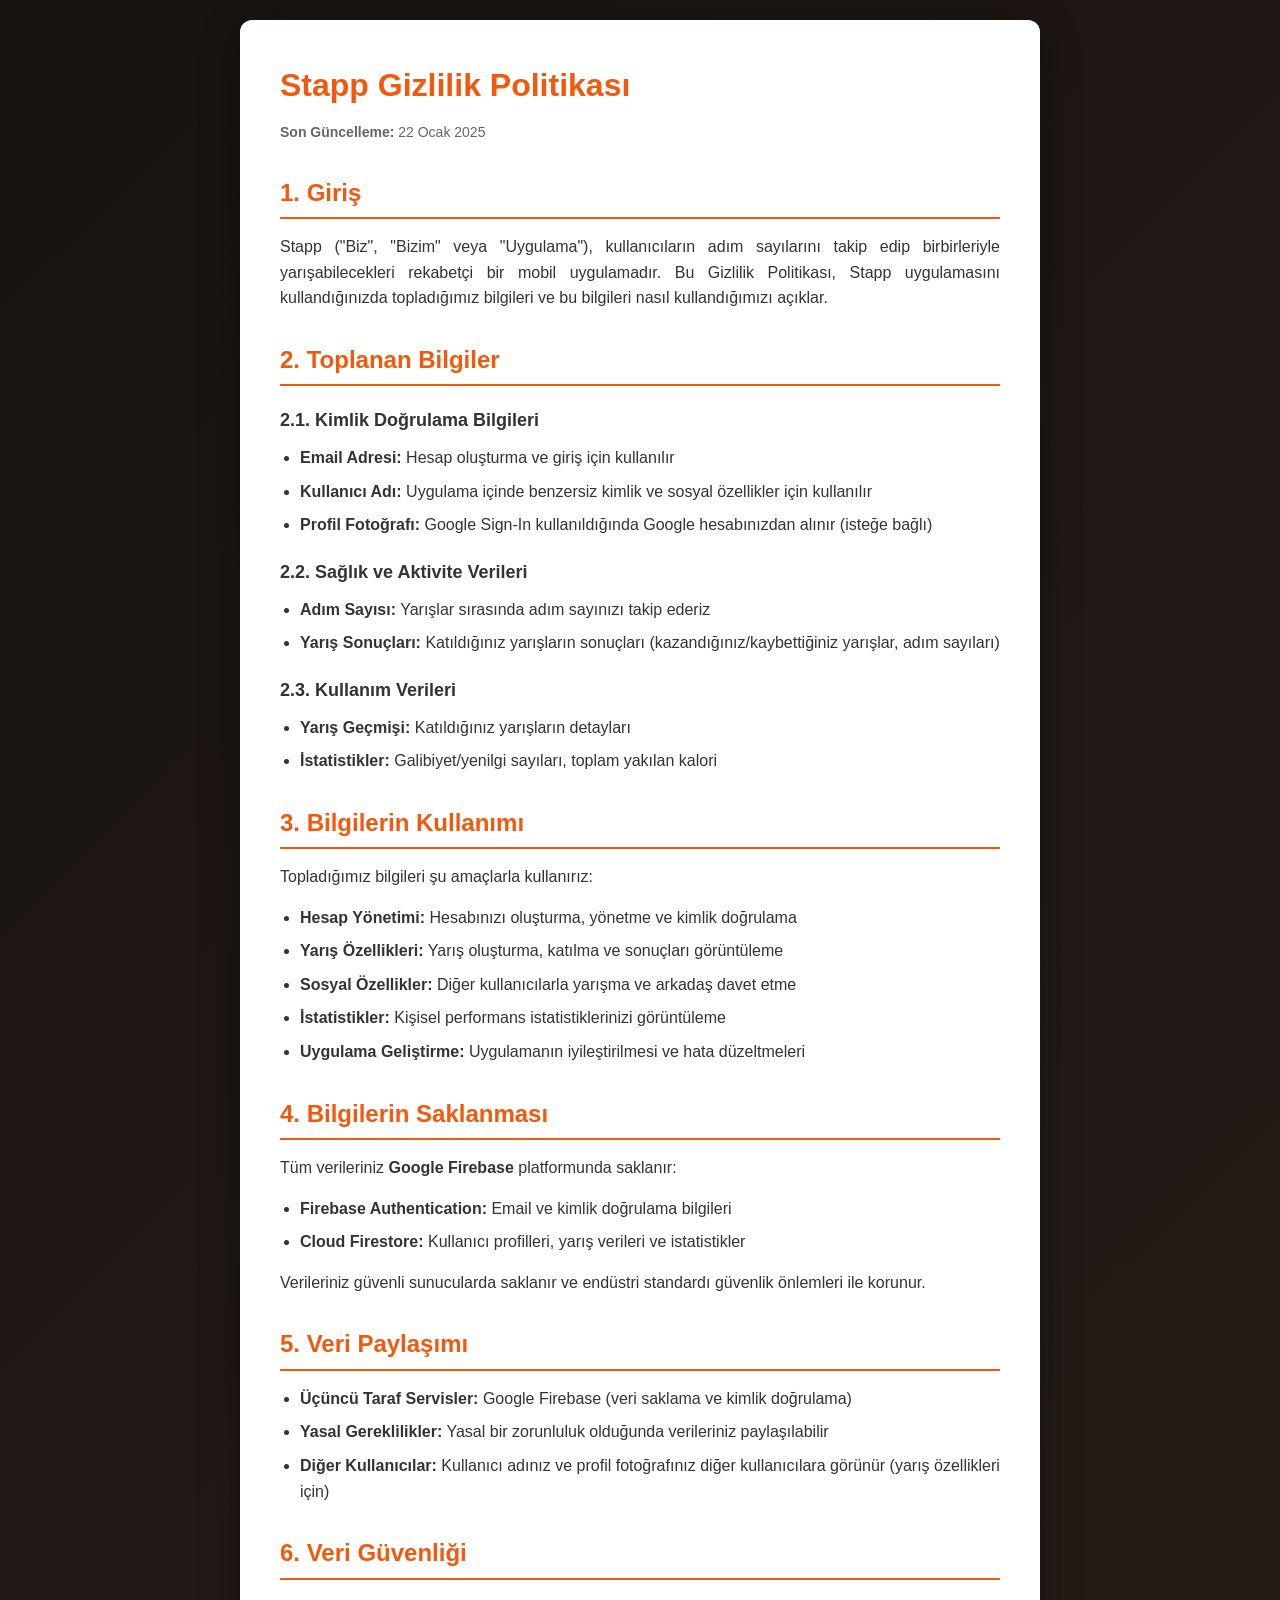
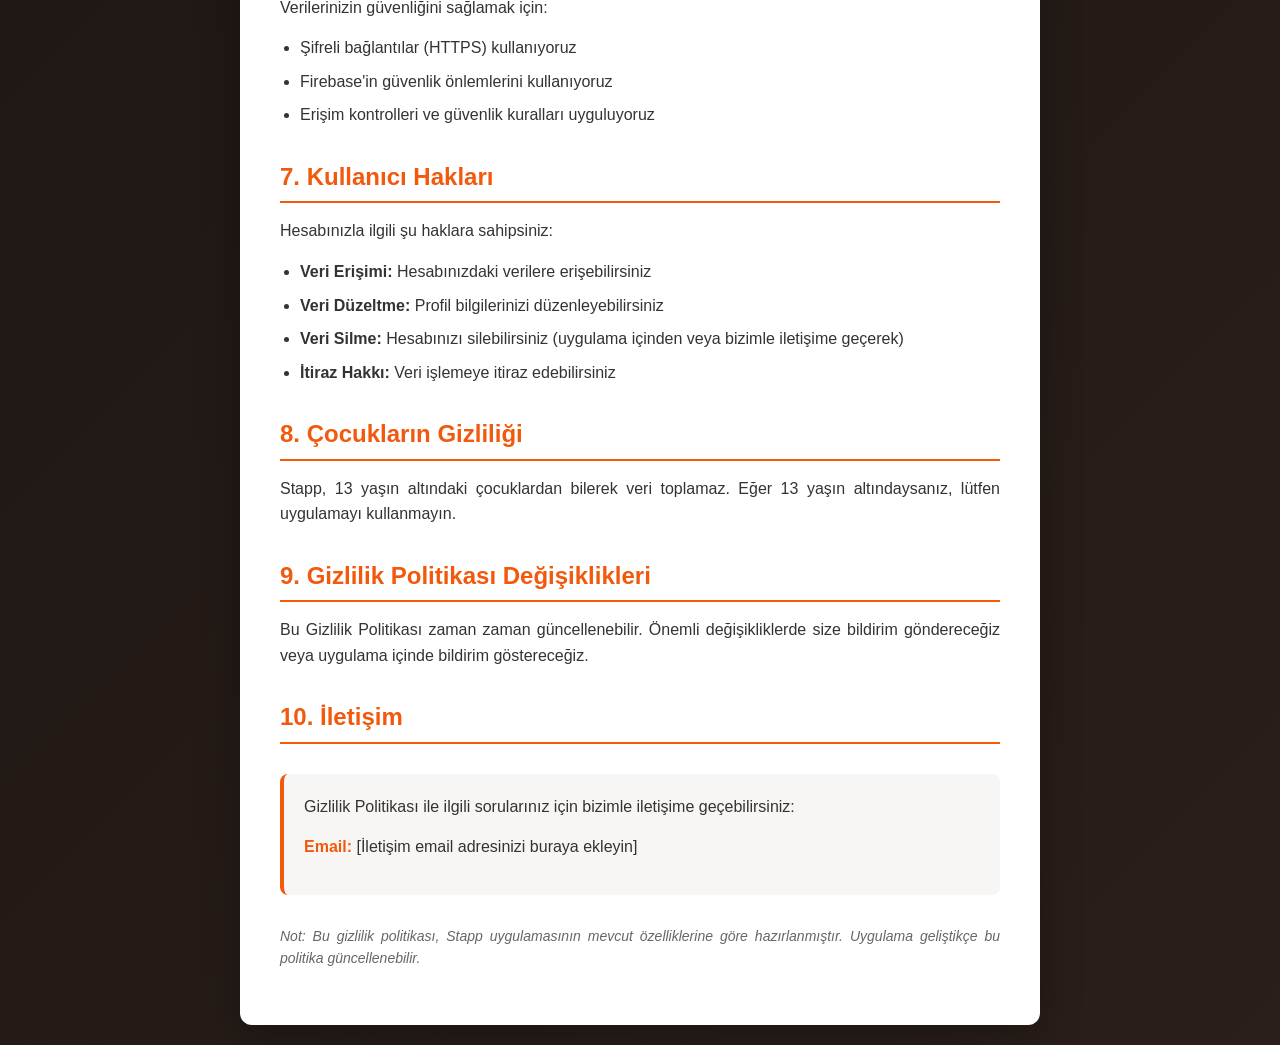
==== index.html @ 9dbafa0e "second commit" ====
<!DOCTYPE html>
<html lang="tr">
<head>
    <meta charset="UTF-8">
    <meta name="viewport" content="width=device-width, initial-scale=1.0">
    <title>Stapp - Gizlilik Politikası</title>
    <style>
        * {
            margin: 0;
            padding: 0;
            box-sizing: border-box;
        }
        
        body {
            font-family: -apple-system, BlinkMacSystemFont, 'Segoe UI', Roboto, Oxygen, Ubuntu, Cantarell, sans-serif;
            line-height: 1.6;
            color: #333;
            background: linear-gradient(135deg, #181311 0%, #2a1f1a 100%);
            padding: 20px;
            min-height: 100vh;
        }
        
        .container {
            max-width: 800px;
            margin: 0 auto;
            background: white;
            padding: 40px;
            border-radius: 12px;
            box-shadow: 0 10px 40px rgba(0, 0, 0, 0.3);
        }
        
        h1 {
            color: #f2590d;
            margin-bottom: 10px;
            font-size: 32px;
        }
        
        .last-updated {
            color: #666;
            font-size: 14px;
            margin-bottom: 30px;
        }
        
        h2 {
            color: #f2590d;
            margin-top: 30px;
            margin-bottom: 15px;
            font-size: 24px;
            border-bottom: 2px solid #f2590d;
            padding-bottom: 5px;
        }
        
        h3 {
            color: #333;
            margin-top: 20px;
            margin-bottom: 10px;
            font-size: 18px;
        }
        
        p {
            margin-bottom: 15px;
            text-align: justify;
        }
        
        ul {
            margin-left: 20px;
            margin-bottom: 15px;
        }
        
        li {
            margin-bottom: 8px;
        }
        
        .contact {
            background: #f8f6f5;
            padding: 20px;
            border-radius: 8px;
            margin-top: 30px;
            border-left: 4px solid #f2590d;
        }
        
        .contact strong {
            color: #f2590d;
        }
        
        @media (max-width: 600px) {
            .container {
                padding: 20px;
            }
            
            h1 {
                font-size: 24px;
            }
            
            h2 {
                font-size: 20px;
            }
        }
    </style>
</head>
<body>
    <div class="container">
        <h1>Stapp Gizlilik Politikası</h1>
        <p class="last-updated"><strong>Son Güncelleme:</strong> 22 Ocak 2025</p>
        
        <h2>1. Giriş</h2>
        <p>Stapp ("Biz", "Bizim" veya "Uygulama"), kullanıcıların adım sayılarını takip edip birbirleriyle yarışabilecekleri rekabetçi bir mobil uygulamadır. Bu Gizlilik Politikası, Stapp uygulamasını kullandığınızda topladığımız bilgileri ve bu bilgileri nasıl kullandığımızı açıklar.</p>
        
        <h2>2. Toplanan Bilgiler</h2>
        
        <h3>2.1. Kimlik Doğrulama Bilgileri</h3>
        <ul>
            <li><strong>Email Adresi:</strong> Hesap oluşturma ve giriş için kullanılır</li>
            <li><strong>Kullanıcı Adı:</strong> Uygulama içinde benzersiz kimlik ve sosyal özellikler için kullanılır</li>
            <li><strong>Profil Fotoğrafı:</strong> Google Sign-In kullanıldığında Google hesabınızdan alınır (isteğe bağlı)</li>
        </ul>
        
        <h3>2.2. Sağlık ve Aktivite Verileri</h3>
        <ul>
            <li><strong>Adım Sayısı:</strong> Yarışlar sırasında adım sayınızı takip ederiz</li>
            <li><strong>Yarış Sonuçları:</strong> Katıldığınız yarışların sonuçları (kazandığınız/kaybettiğiniz yarışlar, adım sayıları)</li>
        </ul>
        
        <h3>2.3. Kullanım Verileri</h3>
        <ul>
            <li><strong>Yarış Geçmişi:</strong> Katıldığınız yarışların detayları</li>
            <li><strong>İstatistikler:</strong> Galibiyet/yenilgi sayıları, toplam yakılan kalori</li>
        </ul>
        
        <h2>3. Bilgilerin Kullanımı</h2>
        <p>Topladığımız bilgileri şu amaçlarla kullanırız:</p>
        <ul>
            <li><strong>Hesap Yönetimi:</strong> Hesabınızı oluşturma, yönetme ve kimlik doğrulama</li>
            <li><strong>Yarış Özellikleri:</strong> Yarış oluşturma, katılma ve sonuçları görüntüleme</li>
            <li><strong>Sosyal Özellikler:</strong> Diğer kullanıcılarla yarışma ve arkadaş davet etme</li>
            <li><strong>İstatistikler:</strong> Kişisel performans istatistiklerinizi görüntüleme</li>
            <li><strong>Uygulama Geliştirme:</strong> Uygulamanın iyileştirilmesi ve hata düzeltmeleri</li>
        </ul>
        
        <h2>4. Bilgilerin Saklanması</h2>
        <p>Tüm verileriniz <strong>Google Firebase</strong> platformunda saklanır:</p>
        <ul>
            <li><strong>Firebase Authentication:</strong> Email ve kimlik doğrulama bilgileri</li>
            <li><strong>Cloud Firestore:</strong> Kullanıcı profilleri, yarış verileri ve istatistikler</li>
        </ul>
        <p>Verileriniz güvenli sunucularda saklanır ve endüstri standardı güvenlik önlemleri ile korunur.</p>
        
        <h2>5. Veri Paylaşımı</h2>
        <ul>
            <li><strong>Üçüncü Taraf Servisler:</strong> Google Firebase (veri saklama ve kimlik doğrulama)</li>
            <li><strong>Yasal Gereklilikler:</strong> Yasal bir zorunluluk olduğunda verileriniz paylaşılabilir</li>
            <li><strong>Diğer Kullanıcılar:</strong> Kullanıcı adınız ve profil fotoğrafınız diğer kullanıcılara görünür (yarış özellikleri için)</li>
        </ul>
        
        <h2>6. Veri Güvenliği</h2>
        <p>Verilerinizin güvenliğini sağlamak için:</p>
        <ul>
            <li>Şifreli bağlantılar (HTTPS) kullanıyoruz</li>
            <li>Firebase'in güvenlik önlemlerini kullanıyoruz</li>
            <li>Erişim kontrolleri ve güvenlik kuralları uyguluyoruz</li>
        </ul>
        
        <h2>7. Kullanıcı Hakları</h2>
        <p>Hesabınızla ilgili şu haklara sahipsiniz:</p>
        <ul>
            <li><strong>Veri Erişimi:</strong> Hesabınızdaki verilere erişebilirsiniz</li>
            <li><strong>Veri Düzeltme:</strong> Profil bilgilerinizi düzenleyebilirsiniz</li>
            <li><strong>Veri Silme:</strong> Hesabınızı silebilirsiniz (uygulama içinden veya bizimle iletişime geçerek)</li>
            <li><strong>İtiraz Hakkı:</strong> Veri işlemeye itiraz edebilirsiniz</li>
        </ul>
        
        <h2>8. Çocukların Gizliliği</h2>
        <p>Stapp, 13 yaşın altındaki çocuklardan bilerek veri toplamaz. Eğer 13 yaşın altındaysanız, lütfen uygulamayı kullanmayın.</p>
        
        <h2>9. Gizlilik Politikası Değişiklikleri</h2>
        <p>Bu Gizlilik Politikası zaman zaman güncellenebilir. Önemli değişikliklerde size bildirim göndereceğiz veya uygulama içinde bildirim göstereceğiz.</p>
        
        <h2>10. İletişim</h2>
        <div class="contact">
            <p>Gizlilik Politikası ile ilgili sorularınız için bizimle iletişime geçebilirsiniz:</p>
            <p><strong>Email:</strong> [İletişim email adresinizi buraya ekleyin]</p>
        </div>
        
        <p style="margin-top: 30px; font-size: 14px; color: #666;"><em>Not: Bu gizlilik politikası, Stapp uygulamasının mevcut özelliklerine göre hazırlanmıştır. Uygulama geliştikçe bu politika güncellenebilir.</em></p>
    </div>
</body>
</html>
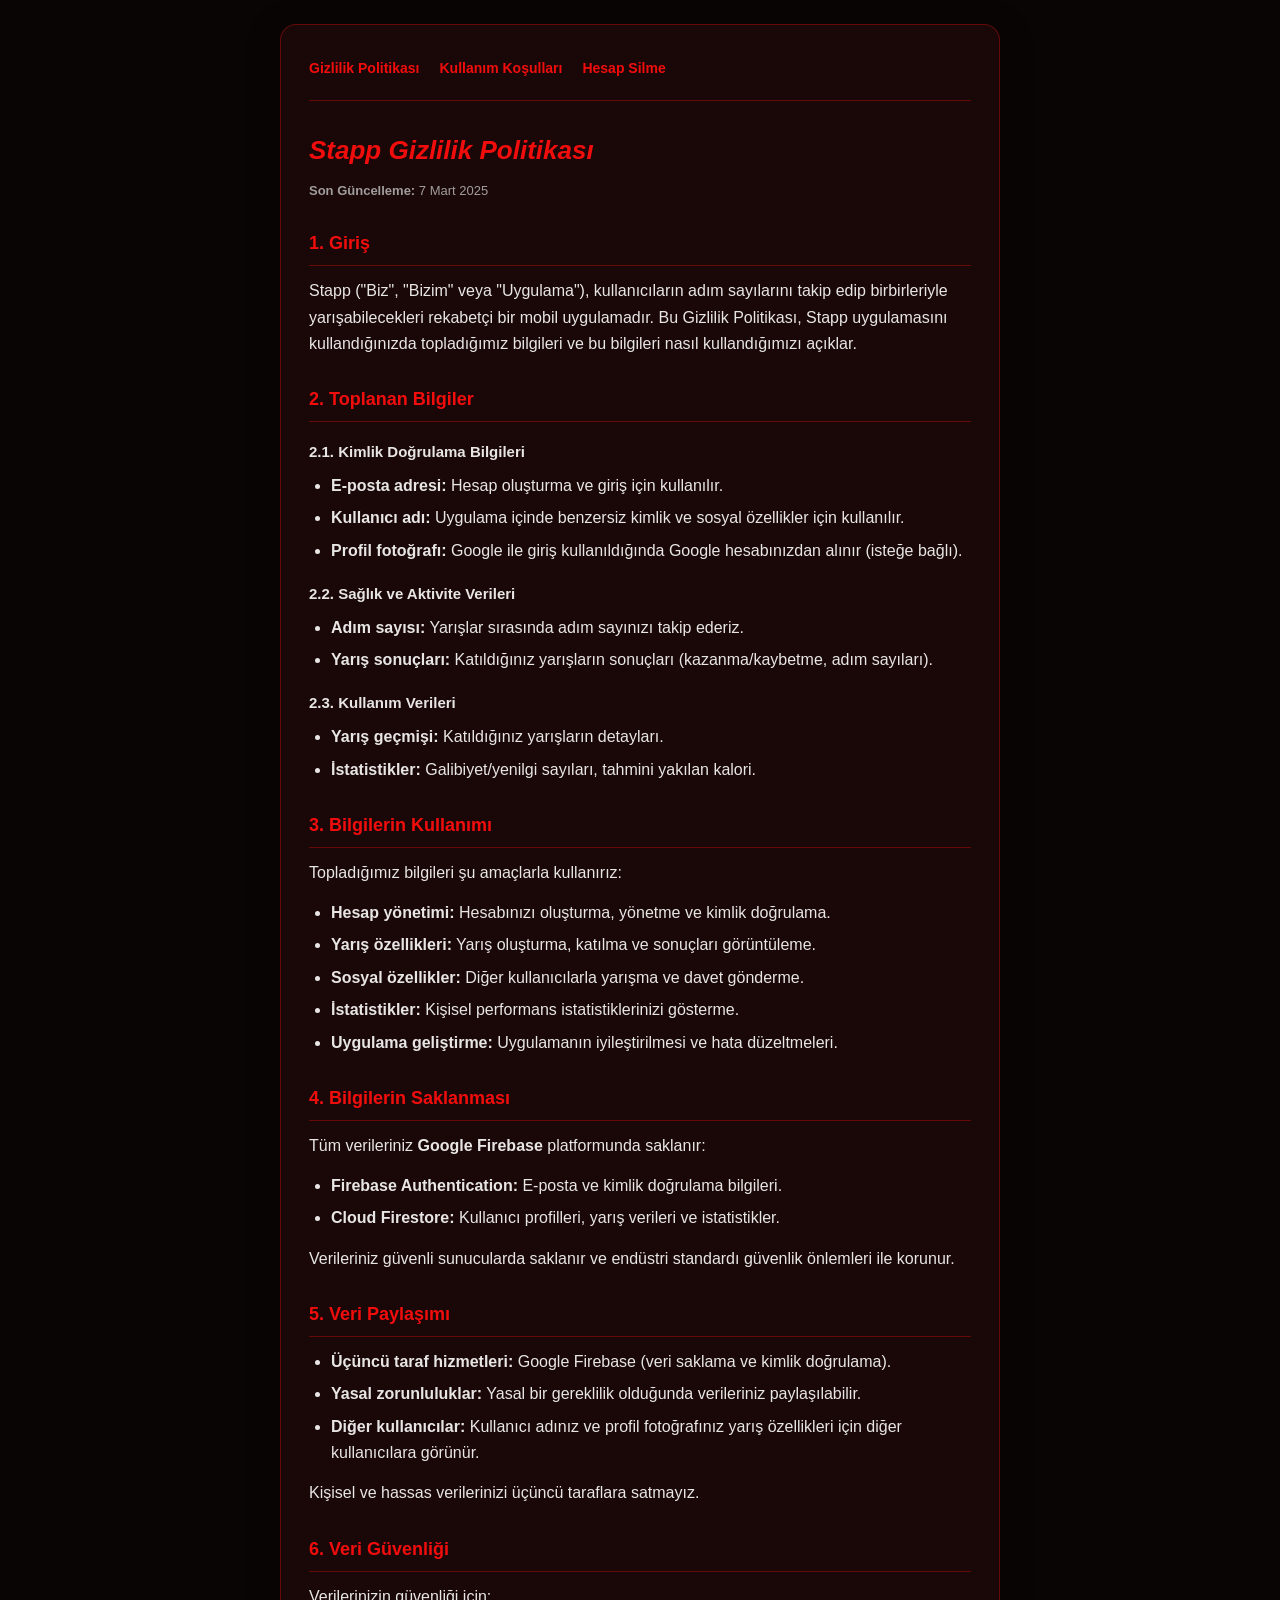
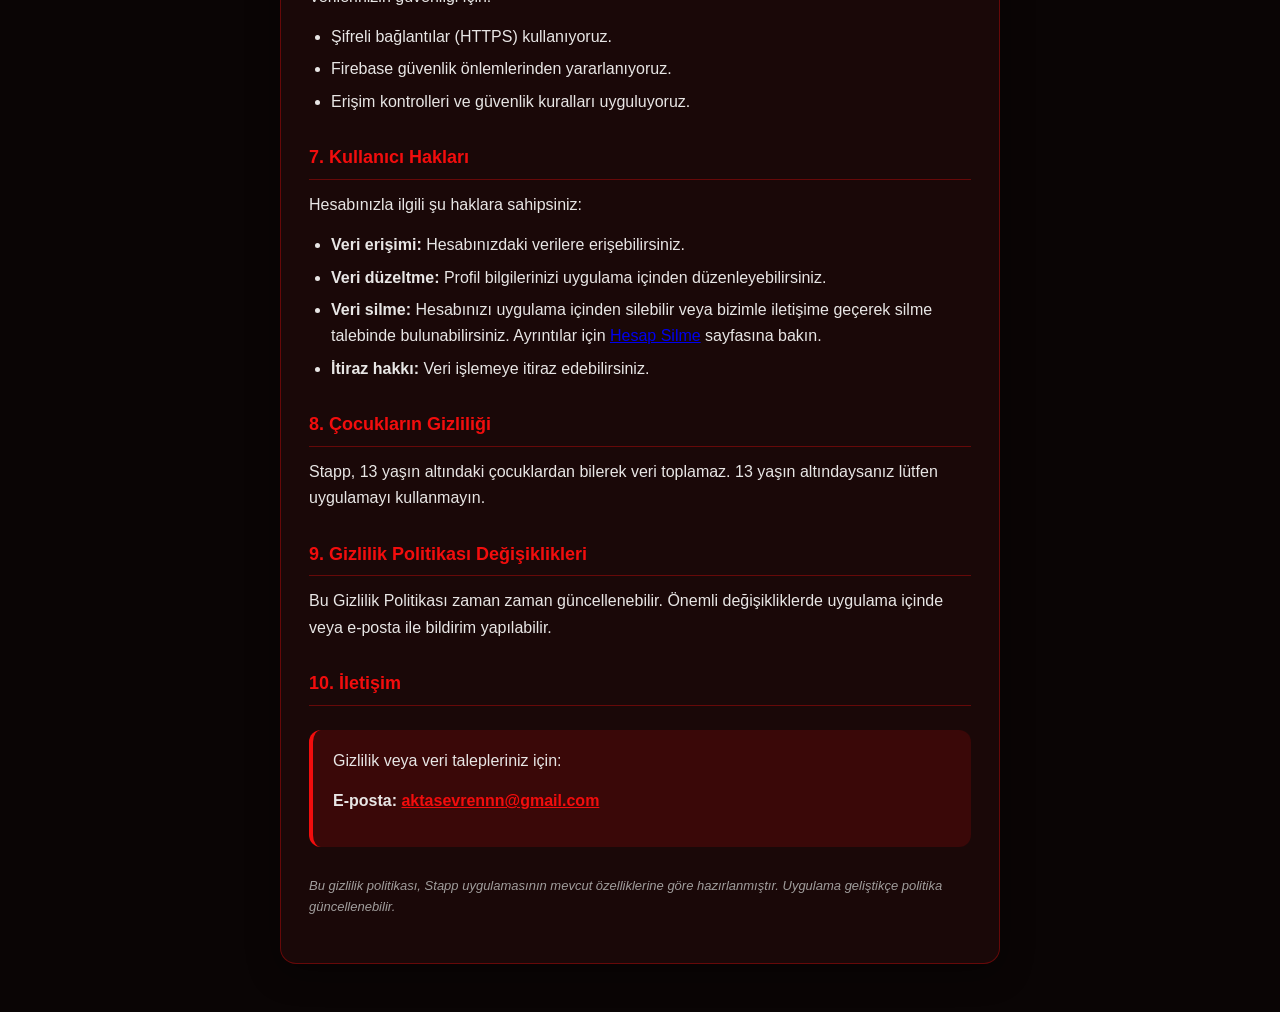
==== commit 63664174: "Stapp teması, Kullanım Koşulları ve Hesap Silme sayfaları - Gizlilik politikası: Stapp renkleri (kır" ====
--- a/index.html
+++ b/index.html
@@ -1,187 +1,99 @@
 <!DOCTYPE html>
 <html lang="tr">
 <head>
-    <meta charset="UTF-8">
-    <meta name="viewport" content="width=device-width, initial-scale=1.0">
-    <title>Stapp - Gizlilik Politikası</title>
-    <style>
-        * {
-            margin: 0;
-            padding: 0;
-            box-sizing: border-box;
-        }
-        
-        body {
-            font-family: -apple-system, BlinkMacSystemFont, 'Segoe UI', Roboto, Oxygen, Ubuntu, Cantarell, sans-serif;
-            line-height: 1.6;
-            color: #333;
-            background: linear-gradient(135deg, #181311 0%, #2a1f1a 100%);
-            padding: 20px;
-            min-height: 100vh;
-        }
-        
-        .container {
-            max-width: 800px;
-            margin: 0 auto;
-            background: white;
-            padding: 40px;
-            border-radius: 12px;
-            box-shadow: 0 10px 40px rgba(0, 0, 0, 0.3);
-        }
-        
-        h1 {
-            color: #f2590d;
-            margin-bottom: 10px;
-            font-size: 32px;
-        }
-        
-        .last-updated {
-            color: #666;
-            font-size: 14px;
-            margin-bottom: 30px;
-        }
-        
-        h2 {
-            color: #f2590d;
-            margin-top: 30px;
-            margin-bottom: 15px;
-            font-size: 24px;
-            border-bottom: 2px solid #f2590d;
-            padding-bottom: 5px;
-        }
-        
-        h3 {
-            color: #333;
-            margin-top: 20px;
-            margin-bottom: 10px;
-            font-size: 18px;
-        }
-        
-        p {
-            margin-bottom: 15px;
-            text-align: justify;
-        }
-        
-        ul {
-            margin-left: 20px;
-            margin-bottom: 15px;
-        }
-        
-        li {
-            margin-bottom: 8px;
-        }
-        
-        .contact {
-            background: #f8f6f5;
-            padding: 20px;
-            border-radius: 8px;
-            margin-top: 30px;
-            border-left: 4px solid #f2590d;
-        }
-        
-        .contact strong {
-            color: #f2590d;
-        }
-        
-        @media (max-width: 600px) {
-            .container {
-                padding: 20px;
-            }
-            
-            h1 {
-                font-size: 24px;
-            }
-            
-            h2 {
-                font-size: 20px;
-            }
-        }
-    </style>
+  <meta charset="UTF-8">
+  <meta name="viewport" content="width=device-width, initial-scale=1.0">
+  <title>Stapp – Gizlilik Politikası</title>
+  <link rel="stylesheet" href="styles.css">
 </head>
 <body>
-    <div class="container">
-        <h1>Stapp Gizlilik Politikası</h1>
-        <p class="last-updated"><strong>Son Güncelleme:</strong> 22 Ocak 2025</p>
-        
-        <h2>1. Giriş</h2>
-        <p>Stapp ("Biz", "Bizim" veya "Uygulama"), kullanıcıların adım sayılarını takip edip birbirleriyle yarışabilecekleri rekabetçi bir mobil uygulamadır. Bu Gizlilik Politikası, Stapp uygulamasını kullandığınızda topladığımız bilgileri ve bu bilgileri nasıl kullandığımızı açıklar.</p>
-        
-        <h2>2. Toplanan Bilgiler</h2>
-        
-        <h3>2.1. Kimlik Doğrulama Bilgileri</h3>
-        <ul>
-            <li><strong>Email Adresi:</strong> Hesap oluşturma ve giriş için kullanılır</li>
-            <li><strong>Kullanıcı Adı:</strong> Uygulama içinde benzersiz kimlik ve sosyal özellikler için kullanılır</li>
-            <li><strong>Profil Fotoğrafı:</strong> Google Sign-In kullanıldığında Google hesabınızdan alınır (isteğe bağlı)</li>
-        </ul>
-        
-        <h3>2.2. Sağlık ve Aktivite Verileri</h3>
-        <ul>
-            <li><strong>Adım Sayısı:</strong> Yarışlar sırasında adım sayınızı takip ederiz</li>
-            <li><strong>Yarış Sonuçları:</strong> Katıldığınız yarışların sonuçları (kazandığınız/kaybettiğiniz yarışlar, adım sayıları)</li>
-        </ul>
-        
-        <h3>2.3. Kullanım Verileri</h3>
-        <ul>
-            <li><strong>Yarış Geçmişi:</strong> Katıldığınız yarışların detayları</li>
-            <li><strong>İstatistikler:</strong> Galibiyet/yenilgi sayıları, toplam yakılan kalori</li>
-        </ul>
-        
-        <h2>3. Bilgilerin Kullanımı</h2>
-        <p>Topladığımız bilgileri şu amaçlarla kullanırız:</p>
-        <ul>
-            <li><strong>Hesap Yönetimi:</strong> Hesabınızı oluşturma, yönetme ve kimlik doğrulama</li>
-            <li><strong>Yarış Özellikleri:</strong> Yarış oluşturma, katılma ve sonuçları görüntüleme</li>
-            <li><strong>Sosyal Özellikler:</strong> Diğer kullanıcılarla yarışma ve arkadaş davet etme</li>
-            <li><strong>İstatistikler:</strong> Kişisel performans istatistiklerinizi görüntüleme</li>
-            <li><strong>Uygulama Geliştirme:</strong> Uygulamanın iyileştirilmesi ve hata düzeltmeleri</li>
-        </ul>
-        
-        <h2>4. Bilgilerin Saklanması</h2>
-        <p>Tüm verileriniz <strong>Google Firebase</strong> platformunda saklanır:</p>
-        <ul>
-            <li><strong>Firebase Authentication:</strong> Email ve kimlik doğrulama bilgileri</li>
-            <li><strong>Cloud Firestore:</strong> Kullanıcı profilleri, yarış verileri ve istatistikler</li>
-        </ul>
-        <p>Verileriniz güvenli sunucularda saklanır ve endüstri standardı güvenlik önlemleri ile korunur.</p>
-        
-        <h2>5. Veri Paylaşımı</h2>
-        <ul>
-            <li><strong>Üçüncü Taraf Servisler:</strong> Google Firebase (veri saklama ve kimlik doğrulama)</li>
-            <li><strong>Yasal Gereklilikler:</strong> Yasal bir zorunluluk olduğunda verileriniz paylaşılabilir</li>
-            <li><strong>Diğer Kullanıcılar:</strong> Kullanıcı adınız ve profil fotoğrafınız diğer kullanıcılara görünür (yarış özellikleri için)</li>
-        </ul>
-        
-        <h2>6. Veri Güvenliği</h2>
-        <p>Verilerinizin güvenliğini sağlamak için:</p>
-        <ul>
-            <li>Şifreli bağlantılar (HTTPS) kullanıyoruz</li>
-            <li>Firebase'in güvenlik önlemlerini kullanıyoruz</li>
-            <li>Erişim kontrolleri ve güvenlik kuralları uyguluyoruz</li>
-        </ul>
-        
-        <h2>7. Kullanıcı Hakları</h2>
-        <p>Hesabınızla ilgili şu haklara sahipsiniz:</p>
-        <ul>
-            <li><strong>Veri Erişimi:</strong> Hesabınızdaki verilere erişebilirsiniz</li>
-            <li><strong>Veri Düzeltme:</strong> Profil bilgilerinizi düzenleyebilirsiniz</li>
-            <li><strong>Veri Silme:</strong> Hesabınızı silebilirsiniz (uygulama içinden veya bizimle iletişime geçerek)</li>
-            <li><strong>İtiraz Hakkı:</strong> Veri işlemeye itiraz edebilirsiniz</li>
-        </ul>
-        
-        <h2>8. Çocukların Gizliliği</h2>
-        <p>Stapp, 13 yaşın altındaki çocuklardan bilerek veri toplamaz. Eğer 13 yaşın altındaysanız, lütfen uygulamayı kullanmayın.</p>
-        
-        <h2>9. Gizlilik Politikası Değişiklikleri</h2>
-        <p>Bu Gizlilik Politikası zaman zaman güncellenebilir. Önemli değişikliklerde size bildirim göndereceğiz veya uygulama içinde bildirim göstereceğiz.</p>
-        
-        <h2>10. İletişim</h2>
-        <div class="contact">
-            <p>Gizlilik Politikası ile ilgili sorularınız için bizimle iletişime geçebilirsiniz:</p>
-            <p><strong>Email:</strong> [İletişim email adresinizi buraya ekleyin]</p>
-        </div>
-        
-        <p style="margin-top: 30px; font-size: 14px; color: #666;"><em>Not: Bu gizlilik politikası, Stapp uygulamasının mevcut özelliklerine göre hazırlanmıştır. Uygulama geliştikçe bu politika güncellenebilir.</em></p>
+  <div class="container">
+    <nav>
+      <a href="index.html" class="active">Gizlilik Politikası</a>
+      <a href="terms.html">Kullanım Koşulları</a>
+      <a href="delete-account.html">Hesap Silme</a>
+    </nav>
+
+    <h1>Stapp Gizlilik Politikası</h1>
+    <p class="last-updated"><strong>Son Güncelleme:</strong> 7 Mart 2025</p>
+
+    <h2>1. Giriş</h2>
+    <p>Stapp ("Biz", "Bizim" veya "Uygulama"), kullanıcıların adım sayılarını takip edip birbirleriyle yarışabilecekleri rekabetçi bir mobil uygulamadır. Bu Gizlilik Politikası, Stapp uygulamasını kullandığınızda topladığımız bilgileri ve bu bilgileri nasıl kullandığımızı açıklar.</p>
+
+    <h2>2. Toplanan Bilgiler</h2>
+    <h3>2.1. Kimlik Doğrulama Bilgileri</h3>
+    <ul>
+      <li><strong>E-posta adresi:</strong> Hesap oluşturma ve giriş için kullanılır.</li>
+      <li><strong>Kullanıcı adı:</strong> Uygulama içinde benzersiz kimlik ve sosyal özellikler için kullanılır.</li>
+      <li><strong>Profil fotoğrafı:</strong> Google ile giriş kullanıldığında Google hesabınızdan alınır (isteğe bağlı).</li>
+    </ul>
+    <h3>2.2. Sağlık ve Aktivite Verileri</h3>
+    <ul>
+      <li><strong>Adım sayısı:</strong> Yarışlar sırasında adım sayınızı takip ederiz.</li>
+      <li><strong>Yarış sonuçları:</strong> Katıldığınız yarışların sonuçları (kazanma/kaybetme, adım sayıları).</li>
+    </ul>
+    <h3>2.3. Kullanım Verileri</h3>
+    <ul>
+      <li><strong>Yarış geçmişi:</strong> Katıldığınız yarışların detayları.</li>
+      <li><strong>İstatistikler:</strong> Galibiyet/yenilgi sayıları, tahmini yakılan kalori.</li>
+    </ul>
+
+    <h2>3. Bilgilerin Kullanımı</h2>
+    <p>Topladığımız bilgileri şu amaçlarla kullanırız:</p>
+    <ul>
+      <li><strong>Hesap yönetimi:</strong> Hesabınızı oluşturma, yönetme ve kimlik doğrulama.</li>
+      <li><strong>Yarış özellikleri:</strong> Yarış oluşturma, katılma ve sonuçları görüntüleme.</li>
+      <li><strong>Sosyal özellikler:</strong> Diğer kullanıcılarla yarışma ve davet gönderme.</li>
+      <li><strong>İstatistikler:</strong> Kişisel performans istatistiklerinizi gösterme.</li>
+      <li><strong>Uygulama geliştirme:</strong> Uygulamanın iyileştirilmesi ve hata düzeltmeleri.</li>
+    </ul>
+
+    <h2>4. Bilgilerin Saklanması</h2>
+    <p>Tüm verileriniz <strong>Google Firebase</strong> platformunda saklanır:</p>
+    <ul>
+      <li><strong>Firebase Authentication:</strong> E-posta ve kimlik doğrulama bilgileri.</li>
+      <li><strong>Cloud Firestore:</strong> Kullanıcı profilleri, yarış verileri ve istatistikler.</li>
+    </ul>
+    <p>Verileriniz güvenli sunucularda saklanır ve endüstri standardı güvenlik önlemleri ile korunur.</p>
+
+    <h2>5. Veri Paylaşımı</h2>
+    <ul>
+      <li><strong>Üçüncü taraf hizmetleri:</strong> Google Firebase (veri saklama ve kimlik doğrulama).</li>
+      <li><strong>Yasal zorunluluklar:</strong> Yasal bir gereklilik olduğunda verileriniz paylaşılabilir.</li>
+      <li><strong>Diğer kullanıcılar:</strong> Kullanıcı adınız ve profil fotoğrafınız yarış özellikleri için diğer kullanıcılara görünür.</li>
+    </ul>
+    <p>Kişisel ve hassas verilerinizi üçüncü taraflara satmayız.</p>
+
+    <h2>6. Veri Güvenliği</h2>
+    <p>Verilerinizin güvenliği için:</p>
+    <ul>
+      <li>Şifreli bağlantılar (HTTPS) kullanıyoruz.</li>
+      <li>Firebase güvenlik önlemlerinden yararlanıyoruz.</li>
+      <li>Erişim kontrolleri ve güvenlik kuralları uyguluyoruz.</li>
+    </ul>
+
+    <h2>7. Kullanıcı Hakları</h2>
+    <p>Hesabınızla ilgili şu haklara sahipsiniz:</p>
+    <ul>
+      <li><strong>Veri erişimi:</strong> Hesabınızdaki verilere erişebilirsiniz.</li>
+      <li><strong>Veri düzeltme:</strong> Profil bilgilerinizi uygulama içinden düzenleyebilirsiniz.</li>
+      <li><strong>Veri silme:</strong> Hesabınızı uygulama içinden silebilir veya bizimle iletişime geçerek silme talebinde bulunabilirsiniz. Ayrıntılar için <a href="delete-account.html">Hesap Silme</a> sayfasına bakın.</li>
+      <li><strong>İtiraz hakkı:</strong> Veri işlemeye itiraz edebilirsiniz.</li>
+    </ul>
+
+    <h2>8. Çocukların Gizliliği</h2>
+    <p>Stapp, 13 yaşın altındaki çocuklardan bilerek veri toplamaz. 13 yaşın altındaysanız lütfen uygulamayı kullanmayın.</p>
+
+    <h2>9. Gizlilik Politikası Değişiklikleri</h2>
+    <p>Bu Gizlilik Politikası zaman zaman güncellenebilir. Önemli değişikliklerde uygulama içinde veya e-posta ile bildirim yapılabilir.</p>
+
+    <h2>10. İletişim</h2>
+    <div class="contact-box">
+      <p>Gizlilik veya veri talepleriniz için:</p>
+      <p><strong>E-posta:</strong> <a href="mailto:aktasevrennn@gmail.com">aktasevrennn@gmail.com</a></p>
     </div>
+
+    <p class="note">Bu gizlilik politikası, Stapp uygulamasının mevcut özelliklerine göre hazırlanmıştır. Uygulama geliştikçe politika güncellenebilir.</p>
+  </div>
 </body>
 </html>
--- a/styles.css
+++ b/styles.css
@@ -0,0 +1,125 @@
+/* Stapp – Yasal sayfalar ortak stil (uygulama temasıyla uyumlu) */
+:root {
+  --stapp-red: #F20D0D;
+  --stapp-red-dim: rgba(242, 13, 13, 0.15);
+  --bg-dark: #0A0505;
+  --card-dark: #1A0808;
+  --text: #e8e6e5;
+  --text-muted: #a09d9c;
+  --border: rgba(242, 13, 13, 0.35);
+}
+
+* { margin: 0; padding: 0; box-sizing: border-box; }
+
+body {
+  font-family: -apple-system, BlinkMacSystemFont, 'Segoe UI', Roboto, 'Helvetica Neue', sans-serif;
+  line-height: 1.65;
+  color: var(--text);
+  background: var(--bg-dark);
+  min-height: 100vh;
+  padding: 24px 16px 48px;
+}
+
+.container {
+  max-width: 720px;
+  margin: 0 auto;
+  background: var(--card-dark);
+  padding: 32px 28px;
+  border-radius: 16px;
+  border: 1px solid var(--border);
+  box-shadow: 0 8px 32px rgba(0,0,0,0.4);
+}
+
+nav {
+  display: flex;
+  flex-wrap: wrap;
+  gap: 12px 20px;
+  margin-bottom: 28px;
+  padding-bottom: 20px;
+  border-bottom: 1px solid var(--border);
+}
+
+nav a {
+  color: var(--stapp-red);
+  text-decoration: none;
+  font-weight: 600;
+  font-size: 14px;
+}
+
+nav a:hover { text-decoration: underline; }
+
+nav a.active { opacity: 1; }
+
+h1 {
+  color: var(--stapp-red);
+  font-size: 26px;
+  font-weight: 800;
+  margin-bottom: 8px;
+  font-style: italic;
+}
+
+.last-updated {
+  color: var(--text-muted);
+  font-size: 13px;
+  margin-bottom: 28px;
+}
+
+h2 {
+  color: var(--stapp-red);
+  font-size: 18px;
+  font-weight: 700;
+  margin-top: 28px;
+  margin-bottom: 12px;
+  padding-bottom: 6px;
+  border-bottom: 1px solid var(--border);
+}
+
+h3 {
+  color: var(--text);
+  font-size: 15px;
+  font-weight: 600;
+  margin-top: 18px;
+  margin-bottom: 8px;
+}
+
+p { margin-bottom: 14px; }
+
+ul { margin: 0 0 14px 22px; }
+
+li { margin-bottom: 6px; }
+
+.contact-box {
+  background: var(--stapp-red-dim);
+  padding: 18px 20px;
+  border-radius: 12px;
+  margin-top: 24px;
+  border-left: 4px solid var(--stapp-red);
+}
+
+.contact-box a {
+  color: var(--stapp-red);
+  font-weight: 600;
+}
+
+.cta-box {
+  background: var(--stapp-red-dim);
+  padding: 20px;
+  border-radius: 12px;
+  margin: 24px 0;
+  border: 1px solid var(--border);
+}
+
+.cta-box strong { color: var(--stapp-red); }
+
+.note {
+  font-size: 13px;
+  color: var(--text-muted);
+  margin-top: 28px;
+  font-style: italic;
+}
+
+@media (max-width: 600px) {
+  .container { padding: 22px 18px; }
+  h1 { font-size: 22px; }
+  body { padding: 16px 12px 32px; }
+}
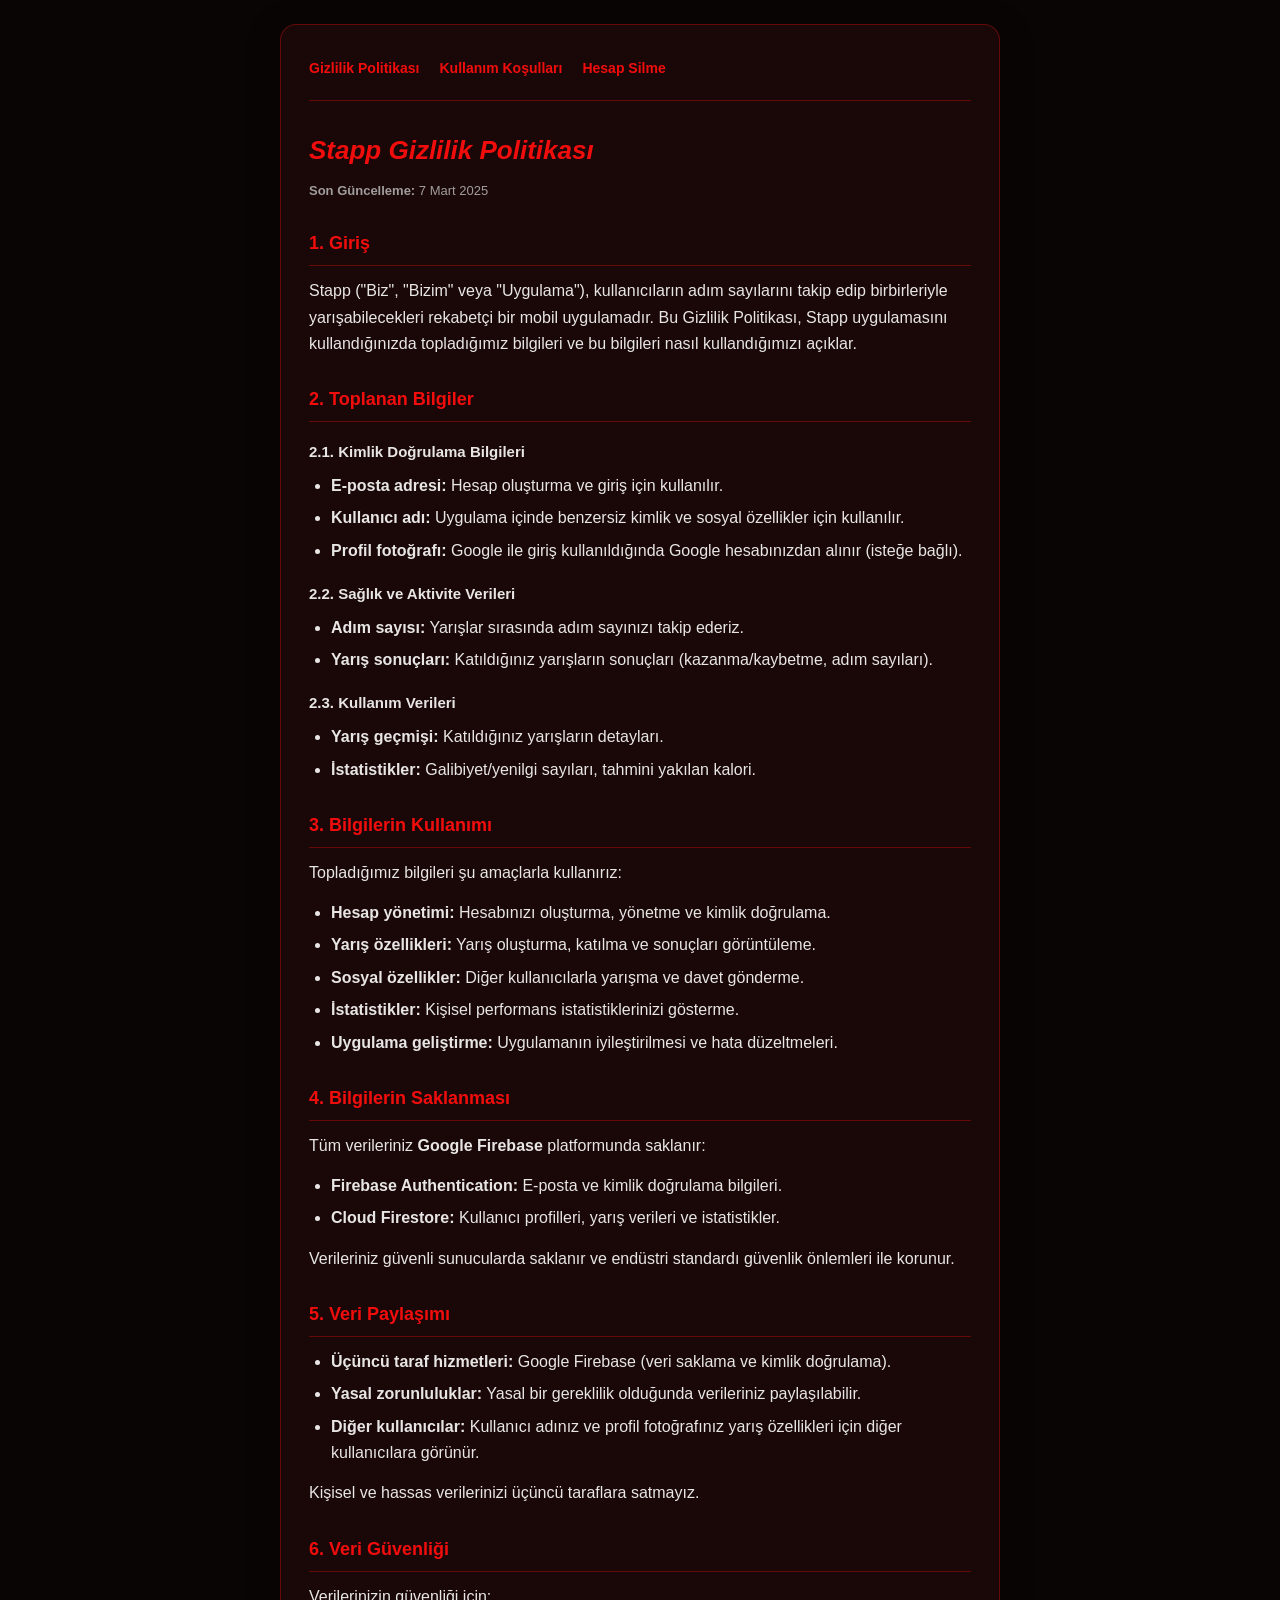
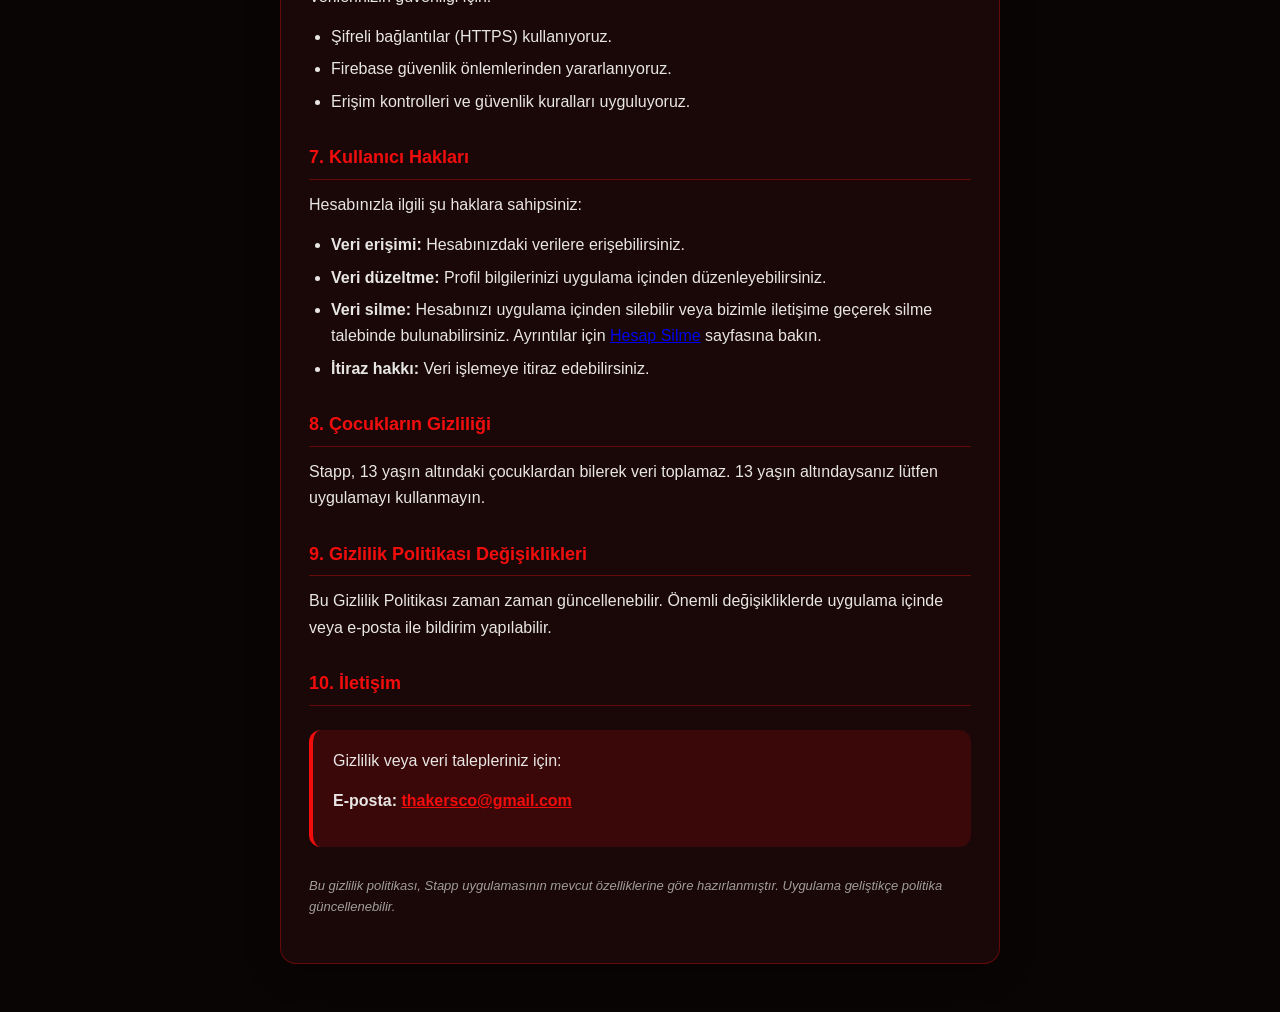
==== commit 99420577: "İletişim email: thakersco@gmail.com Made-with: Cursor" ====
--- a/index.html
+++ b/index.html
@@ -90,7 +90,7 @@
     <h2>10. İletişim</h2>
     <div class="contact-box">
       <p>Gizlilik veya veri talepleriniz için:</p>
-      <p><strong>E-posta:</strong> <a href="mailto:aktasevrennn@gmail.com">aktasevrennn@gmail.com</a></p>
+      <p><strong>E-posta:</strong> <a href="mailto:thakersco@gmail.com">thakersco@gmail.com</a></p>
     </div>
 
     <p class="note">Bu gizlilik politikası, Stapp uygulamasının mevcut özelliklerine göre hazırlanmıştır. Uygulama geliştikçe politika güncellenebilir.</p>
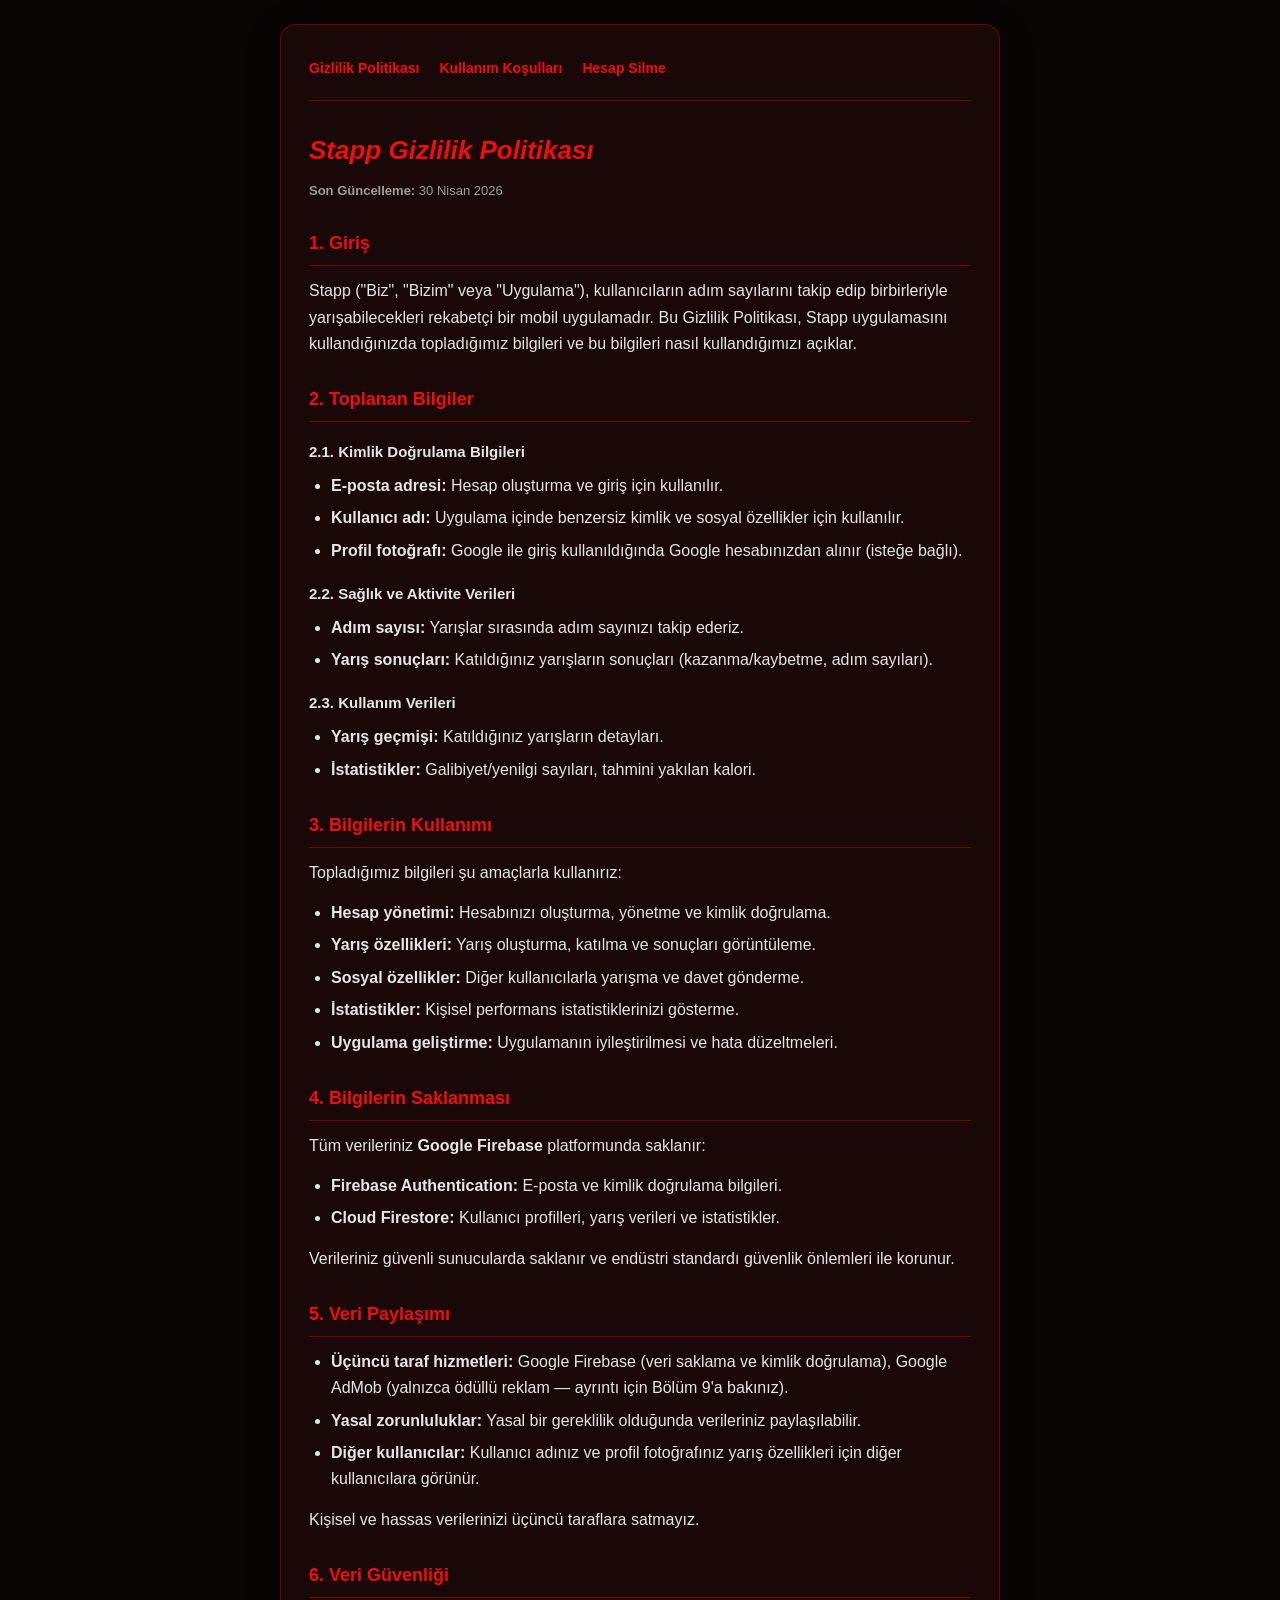
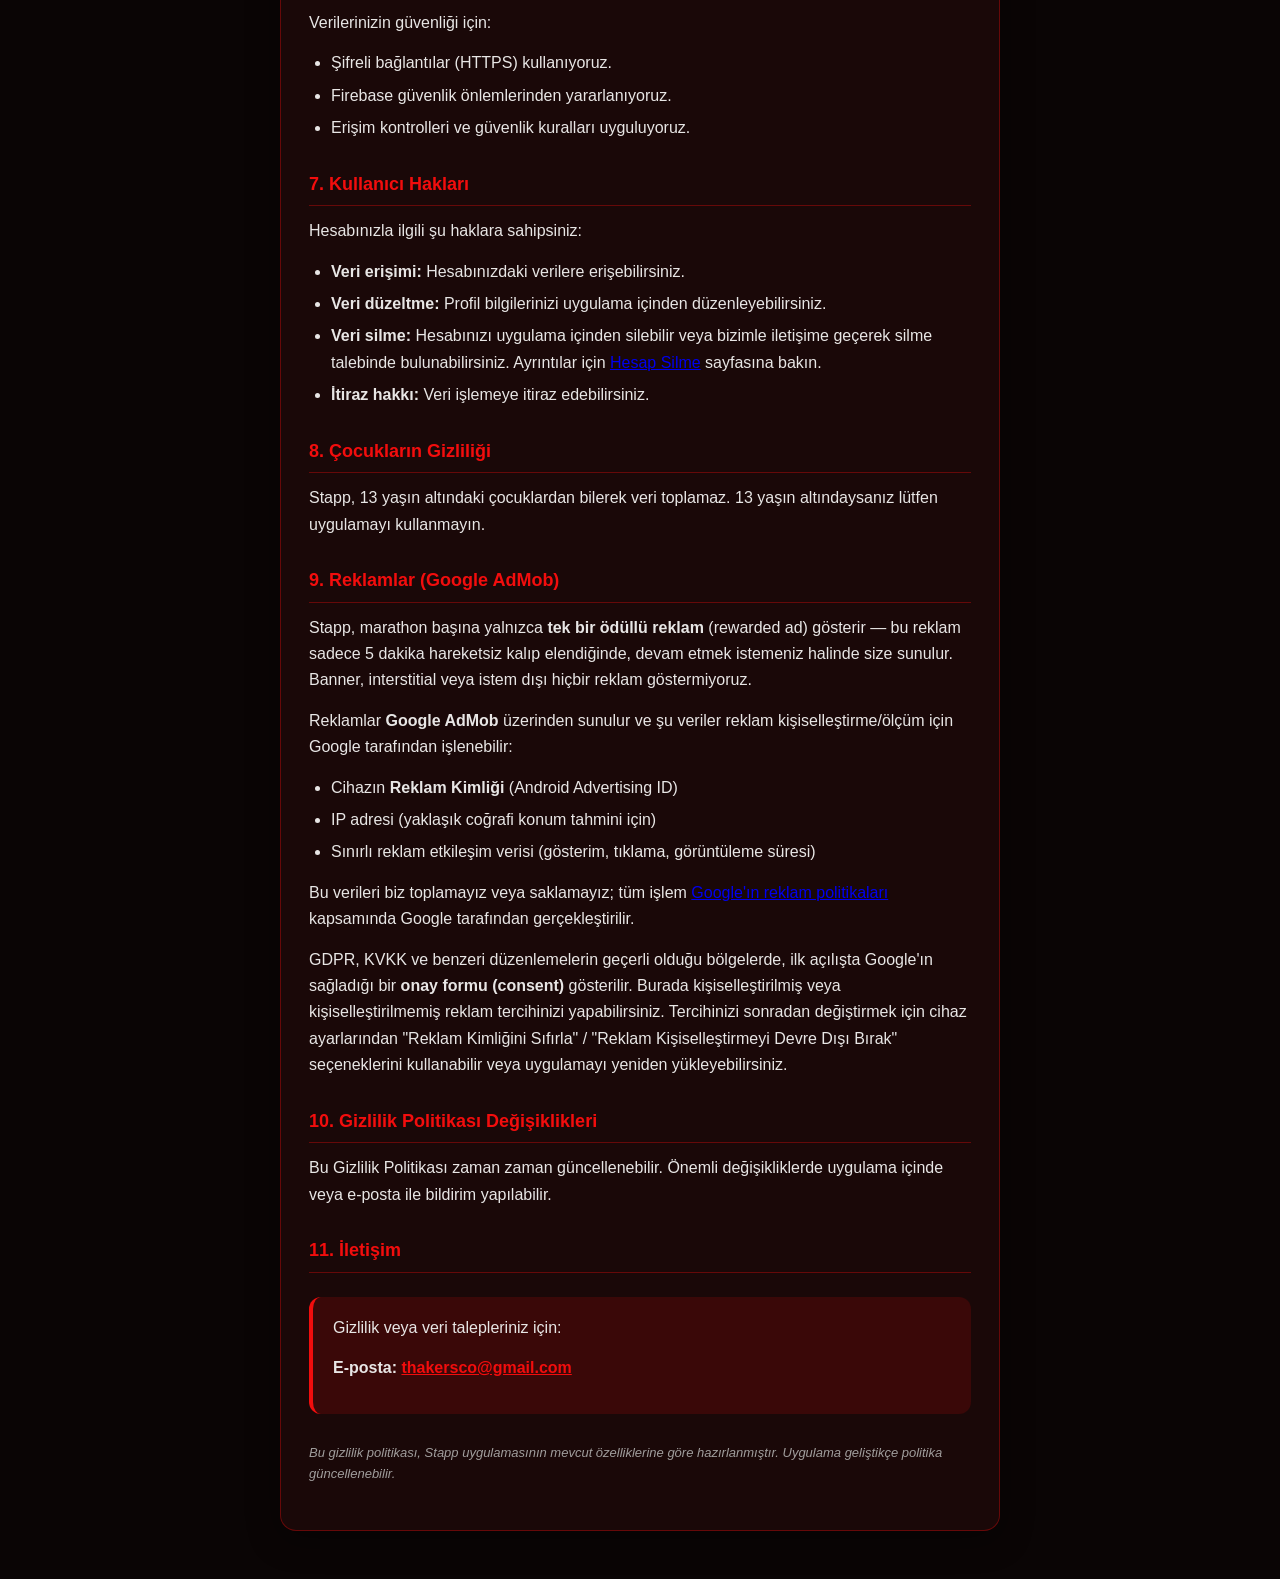
==== commit 2fe6b24c: "Add AdMob disclosure (section 9) + app-ads.txt for AdMob verification Stapp v7.1.0 introduces a sing" ====
--- a/index.html
+++ b/index.html
@@ -15,7 +15,7 @@
     </nav>
 
     <h1>Stapp Gizlilik Politikası</h1>
-    <p class="last-updated"><strong>Son Güncelleme:</strong> 7 Mart 2025</p>
+    <p class="last-updated"><strong>Son Güncelleme:</strong> 30 Nisan 2026</p>
 
     <h2>1. Giriş</h2>
     <p>Stapp ("Biz", "Bizim" veya "Uygulama"), kullanıcıların adım sayılarını takip edip birbirleriyle yarışabilecekleri rekabetçi bir mobil uygulamadır. Bu Gizlilik Politikası, Stapp uygulamasını kullandığınızda topladığımız bilgileri ve bu bilgileri nasıl kullandığımızı açıklar.</p>
@@ -58,7 +58,7 @@
 
     <h2>5. Veri Paylaşımı</h2>
     <ul>
-      <li><strong>Üçüncü taraf hizmetleri:</strong> Google Firebase (veri saklama ve kimlik doğrulama).</li>
+      <li><strong>Üçüncü taraf hizmetleri:</strong> Google Firebase (veri saklama ve kimlik doğrulama), Google AdMob (yalnızca ödüllü reklam — ayrıntı için Bölüm 9'a bakınız).</li>
       <li><strong>Yasal zorunluluklar:</strong> Yasal bir gereklilik olduğunda verileriniz paylaşılabilir.</li>
       <li><strong>Diğer kullanıcılar:</strong> Kullanıcı adınız ve profil fotoğrafınız yarış özellikleri için diğer kullanıcılara görünür.</li>
     </ul>
@@ -84,10 +84,21 @@
     <h2>8. Çocukların Gizliliği</h2>
     <p>Stapp, 13 yaşın altındaki çocuklardan bilerek veri toplamaz. 13 yaşın altındaysanız lütfen uygulamayı kullanmayın.</p>
 
-    <h2>9. Gizlilik Politikası Değişiklikleri</h2>
+    <h2>9. Reklamlar (Google AdMob)</h2>
+    <p>Stapp, marathon başına yalnızca <strong>tek bir ödüllü reklam</strong> (rewarded ad) gösterir — bu reklam sadece 5 dakika hareketsiz kalıp elendiğinde, devam etmek istemeniz halinde size sunulur. Banner, interstitial veya istem dışı hiçbir reklam göstermiyoruz.</p>
+    <p>Reklamlar <strong>Google AdMob</strong> üzerinden sunulur ve şu veriler reklam kişiselleştirme/ölçüm için Google tarafından işlenebilir:</p>
+    <ul>
+      <li>Cihazın <strong>Reklam Kimliği</strong> (Android Advertising ID)</li>
+      <li>IP adresi (yaklaşık coğrafi konum tahmini için)</li>
+      <li>Sınırlı reklam etkileşim verisi (gösterim, tıklama, görüntüleme süresi)</li>
+    </ul>
+    <p>Bu verileri biz toplamayız veya saklamayız; tüm işlem <a href="https://policies.google.com/technologies/ads">Google'ın reklam politikaları</a> kapsamında Google tarafından gerçekleştirilir.</p>
+    <p>GDPR, KVKK ve benzeri düzenlemelerin geçerli olduğu bölgelerde, ilk açılışta Google'ın sağladığı bir <strong>onay formu (consent)</strong> gösterilir. Burada kişiselleştirilmiş veya kişiselleştirilmemiş reklam tercihinizi yapabilirsiniz. Tercihinizi sonradan değiştirmek için cihaz ayarlarından "Reklam Kimliğini Sıfırla" / "Reklam Kişiselleştirmeyi Devre Dışı Bırak" seçeneklerini kullanabilir veya uygulamayı yeniden yükleyebilirsiniz.</p>
+
+    <h2>10. Gizlilik Politikası Değişiklikleri</h2>
     <p>Bu Gizlilik Politikası zaman zaman güncellenebilir. Önemli değişikliklerde uygulama içinde veya e-posta ile bildirim yapılabilir.</p>
 
-    <h2>10. İletişim</h2>
+    <h2>11. İletişim</h2>
     <div class="contact-box">
       <p>Gizlilik veya veri talepleriniz için:</p>
       <p><strong>E-posta:</strong> <a href="mailto:thakersco@gmail.com">thakersco@gmail.com</a></p>
